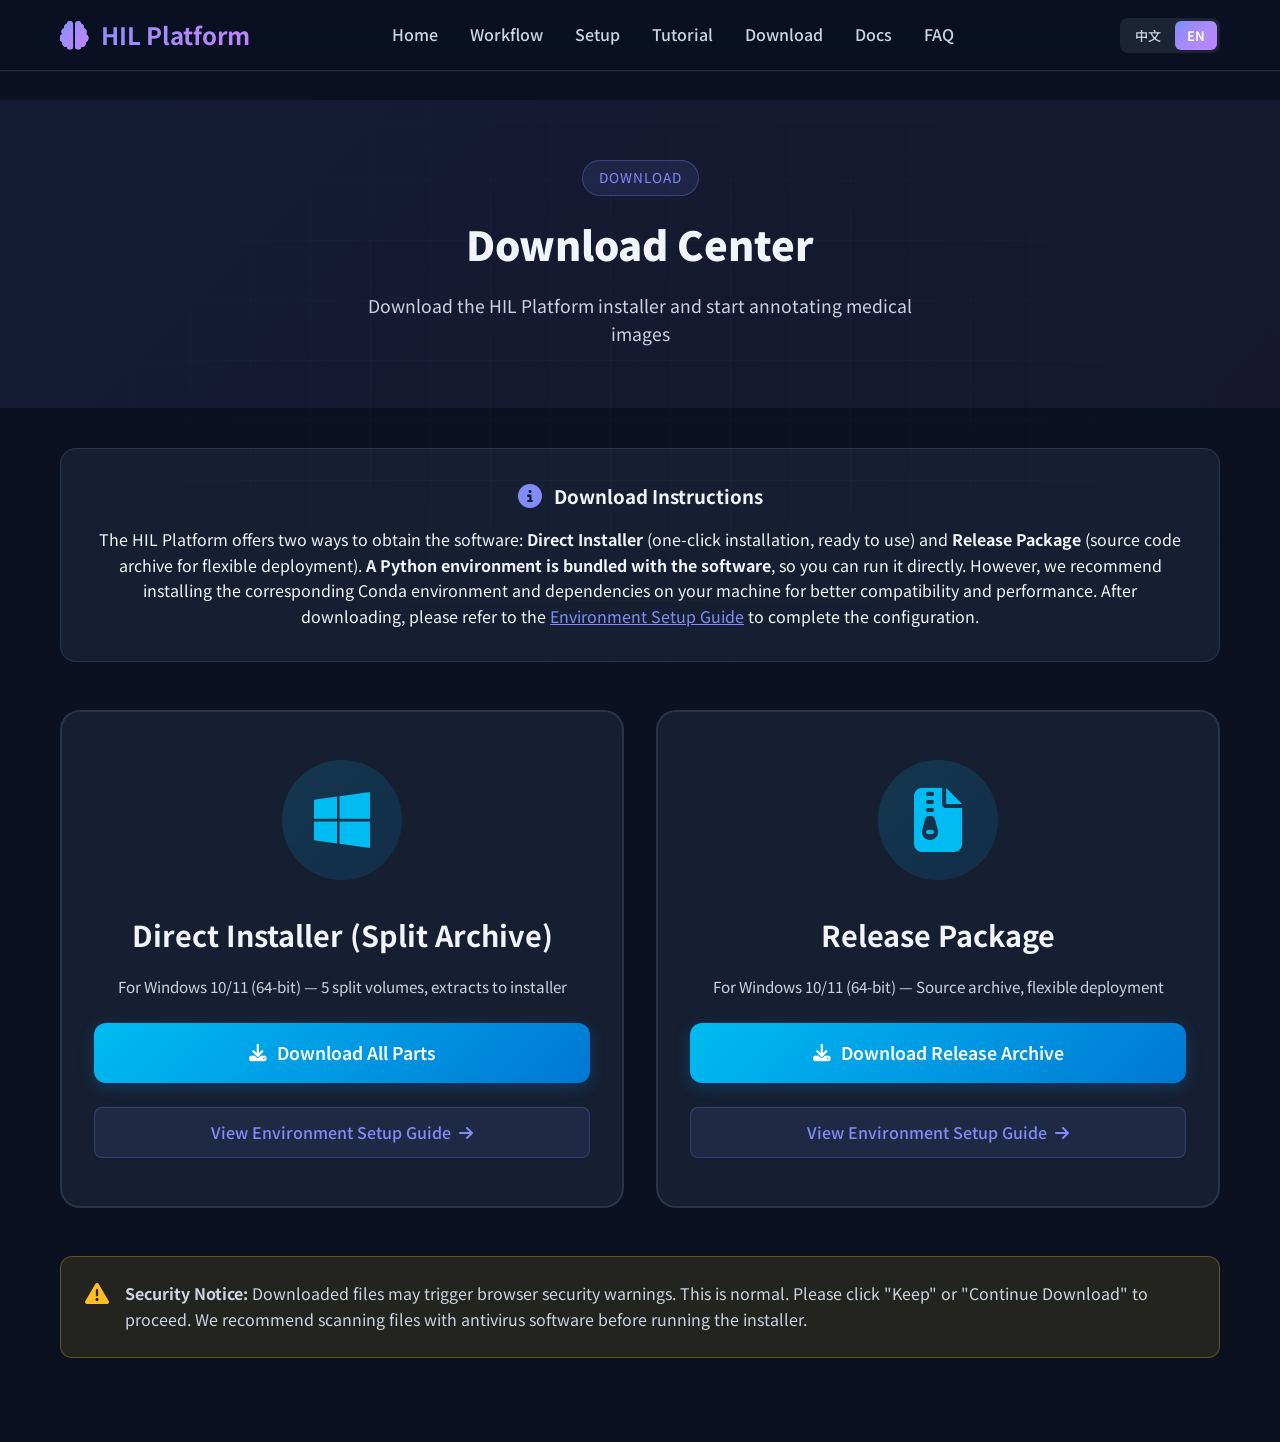
==== HIL/pages/download.html @ 495135ac "Initial commit" ====
<!DOCTYPE html>
<html lang="zh-CN">
<head>
    <meta charset="UTF-8">
    <meta name="viewport" content="width=device-width, initial-scale=1.0">
    <title data-i18n="dl.pageTitle">软件下载 - HIL Platform</title>
    <link rel="stylesheet" href="../styles.css">
    <link href="https://fonts.googleapis.com/css2?family=Noto+Sans+SC:wght@300;400;500;700;900&display=swap" rel="stylesheet">
    <link rel="stylesheet" href="https://cdnjs.cloudflare.com/ajax/libs/font-awesome/6.4.0/css/all.min.css">
    <style>
        .download-page {
            padding-top: 100px;
            min-height: 100vh;
        }
        
        .download-header {
            text-align: center;
            padding: 60px 20px;
            background: linear-gradient(135deg, rgba(102, 126, 234, 0.1) 0%, rgba(118, 75, 162, 0.1) 100%);
            margin-bottom: 40px;
        }
        
        .download-container {
            max-width: 1200px;
            margin: 0 auto;
            padding: 0 20px 60px;
        }
        
        .download-intro {
            background: var(--card-bg);
            border: 1px solid var(--border-color);
            border-radius: 16px;
            padding: 2rem;
            margin-bottom: 3rem;
            text-align: center;
        }
        
        .download-intro h3 {
            display: flex;
            align-items: center;
            justify-content: center;
            gap: 12px;
            margin-bottom: 1rem;
        }
        
        .download-intro h3 i {
            color: var(--primary-color);
            font-size: 1.5rem;
        }
        
        .download-cards {
            display: grid;
            grid-template-columns: repeat(auto-fit, minmax(450px, 1fr));
            gap: 2rem;
            margin-bottom: 3rem;
        }
        
        .download-card {
            background: var(--card-bg);
            border: 2px solid var(--border-color);
            border-radius: 20px;
            padding: 3rem 2rem;
            text-align: center;
            transition: all 0.3s ease;
            position: relative;
            overflow: hidden;
        }
        
        .download-card::before {
            content: '';
            position: absolute;
            top: 0;
            left: 0;
            right: 0;
            height: 4px;
            background: var(--gradient-1);
            transform: scaleX(0);
            transition: transform 0.3s ease;
        }
        
        .download-card:hover {
            border-color: var(--primary-color);
            transform: translateY(-8px);
            box-shadow: 0 20px 40px rgba(102, 126, 234, 0.3);
        }
        
        .download-card:hover::before {
            transform: scaleX(1);
        }

        .os-icon {
            width: 120px;
            height: 120px;
            margin: 0 auto 2rem;
            border-radius: 50%;
            display: flex;
            align-items: center;
            justify-content: center;
            font-size: 4rem;
            position: relative;
            background: linear-gradient(135deg, rgba(0, 188, 242, 0.15) 0%, rgba(0, 120, 212, 0.15) 100%);
            color: #00bcf2;
        }

        .download-card h3 {
            font-size: 1.8rem;
            margin-bottom: 1rem;
        }
        
        .download-card .version {
            color: var(--text-secondary);
            margin-bottom: 1.5rem;
            font-size: 0.95rem;
        }

        .download-btn {
            display: flex;
            align-items: center;
            justify-content: center;
            gap: 10px;
            padding: 1rem 2.5rem;
            background: var(--gradient-1);
            color: white;
            text-decoration: none;
            font-weight: 600;
            font-size: 1.1rem;
            border-radius: 12px;
            transition: all 0.3s ease;
            box-shadow: 0 4px 15px rgba(102, 126, 234, 0.3);
        }
        
        .download-btn:hover {
            transform: translateY(-3px);
            box-shadow: 0 8px 25px rgba(102, 126, 234, 0.5);
        }
        
        .download-card.windows .download-btn {
            background: linear-gradient(135deg, #00bcf2 0%, #0078d4 100%);
            box-shadow: 0 4px 15px rgba(0, 120, 212, 0.3);
        }
        
        .download-card.windows .download-btn:hover {
            box-shadow: 0 8px 25px rgba(0, 120, 212, 0.5);
        }
        
        .env-link {
            display: flex;
            align-items: center;
            justify-content: center;
            gap: 8px;
            margin-top: 1.5rem;
            padding: 0.75rem 1.5rem;
            background: rgba(102, 126, 234, 0.1);
            border: 1px solid rgba(102, 126, 234, 0.3);
            border-radius: 8px;
            color: var(--primary-color);
            text-decoration: none;
            font-weight: 500;
            transition: all 0.3s ease;
        }
        
        .env-link:hover {
            background: rgba(102, 126, 234, 0.2);
            transform: translateX(5px);
        }
        
        .env-link i {
            transition: transform 0.3s ease;
        }
        
        .env-link:hover i {
            transform: translateX(5px);
        }
        
        .warning-box {
            background: rgba(251, 191, 36, 0.1);
            border: 1px solid rgba(251, 191, 36, 0.3);
            border-radius: 12px;
            padding: 1.5rem;
            margin-top: 2rem;
            display: flex;
            gap: 1rem;
            align-items: flex-start;
        }
        
        .warning-box i {
            color: var(--warning-color);
            font-size: 1.5rem;
            flex-shrink: 0;
        }
        
        .warning-box p {
            color: var(--text-secondary);
            line-height: 1.6;
        }
        
        @media (max-width: 768px) {
            .download-cards {
                grid-template-columns: 1fr;
            }
            
            .download-card {
                padding: 2rem 1.5rem;
            }
        }
    </style>
</head>
<body>
    <nav class="navbar">
        <div class="nav-container">
            <div class="logo">
                <i class="fas fa-brain"></i>
                <span>HIL Platform</span>
            </div>
            <ul class="nav-menu">
                <li><a href="../index.html" class="nav-link" data-i18n="nav.home">首页</a></li>
                <li><a href="workflow.html" class="nav-link" data-i18n="nav.workflow">工作流程</a></li>
                <li><a href="environment.html" class="nav-link" data-i18n="nav.environment">环境配置</a></li>
                <li><a href="tutorial.html" class="nav-link" data-i18n="nav.tutorial">使用教程</a></li>
                <li><a href="download.html" class="nav-link active" data-i18n="nav.download">软件下载</a></li>
                <li><a href="technical.html" class="nav-link" data-i18n="nav.technical">技术文档</a></li>
                <li><a href="faq.html" class="nav-link" data-i18n="nav.faq">常见问题</a></li>
            </ul>
            <div class="hamburger">
                <span></span>
                <span></span>
                <span></span>
            </div>
        </div>
    </nav>

    <div class="download-page">
        <div class="download-header">
            <span class="section-badge" data-i18n="nav.download">Download</span>
            <h1 class="section-title" data-i18n="page.download.title">软件下载中心</h1>
            <p class="section-subtitle" data-i18n="page.download.subtitle">选择适合您的版本，开始使用HIL医学影像标注平台</p>
        </div>

        <div class="download-container">
            <div class="download-intro">
                <h3><i class="fas fa-info-circle"></i> <span data-i18n="dl.intro.heading">下载说明</span></h3>
                <p data-i18n-html="dl.intro.text">HIL平台提供两种获取方式：<strong>直接安装版</strong>（一键安装，开箱即用）和<strong>Release版本</strong>（源码压缩包，适合自行编译部署）。<strong>软件已内置Python环境</strong>，可直接运行使用。但推荐做法是自行在电脑上安装好对应的Conda环境和依赖，以获得更好的兼容性和性能。下载完成后，请参考<a href="environment.html" style="color: var(--primary-color);">环境配置指南</a>完成环境搭建。</p>
            </div>

            <div class="download-cards">
                <div class="download-card windows">
                    <div class="os-icon">
                        <i class="fab fa-windows"></i>
                    </div>
                    <h3 data-i18n="dl.card.installer.title">直接安装版（分卷压缩）</h3>
                    <p class="version" data-i18n="dl.card.installer.version">适用于 Windows 10/11 (64-bit) — 共5个分卷，解压后得到安装程序</p>

                    <a href="javascript:void(0)" class="download-btn" onclick="downloadHilSetup()" id="dl-installer-btn">
                        <i class="fas fa-download"></i>
                        <span data-i18n="dl.card.installer.download">下载全部分卷</span>
                    </a>
                    
                    <a href="environment.html" class="env-link">
                        <span data-i18n="dl.card.installer.envGuide">查看环境配置教程</span>
                        <i class="fas fa-arrow-right"></i>
                    </a>
                </div>

                <div class="download-card windows">
                    <div class="os-icon">
                        <i class="fas fa-file-archive"></i>
                    </div>
                    <h3 data-i18n="dl.card.release.title">Release 版本</h3>
                    <p class="version" data-i18n="dl.card.release.version">适用于 Windows 10/11 (64-bit) — 源码压缩包，灵活部署</p>

                    <a href="../source_windows/release.zip" class="download-btn" download="HIL_release.zip">
                        <i class="fas fa-download"></i>
                        <span data-i18n="dl.card.release.download">下载 Release 压缩包</span>
                    </a>
                    
                    <a href="environment.html" class="env-link">
                        <span data-i18n="dl.card.release.envGuide">查看环境配置教程</span>
                        <i class="fas fa-arrow-right"></i>
                    </a>
                </div>
            </div>

            <div class="warning-box">
                <i class="fas fa-exclamation-triangle"></i>
                <div>
                    <p data-i18n-html="dl.warning.text"><strong>安全提示：</strong>下载的 .exe 文件可能会触发浏览器的安全警告，这是正常现象。请点击"保留"或"继续下载"完成下载。下载完成后，建议使用杀毒软件扫描文件后再运行安装程序。</p>
                </div>
            </div>
        </div>
    </div>

    <script>
        var _dlBusy = false;
        function downloadHilSetup() {
            if (_dlBusy) return;
            _dlBusy = true;
            var files = [
                'HILsetup.zip',
                'HILsetup.z01',
                'HILsetup.z02',
                'HILsetup.z03',
                'HILsetup.z04'
            ];
            var base = '../source_windows/';
            var btn = document.getElementById('dl-installer-btn');
            var btnSpan = btn.querySelector('span');
            var origText = btnSpan.textContent;

            btn.style.pointerEvents = 'none';
            btn.style.opacity = '0.6';
            btnSpan.textContent = I18N.translate('dl.card.installer.downloading');

            var i = 0;
            function next() {
                if (i >= files.length) {
                    btnSpan.textContent = I18N.translate('dl.card.installer.done');
                    setTimeout(function() {
                        btnSpan.textContent = origText;
                        btn.style.pointerEvents = '';
                        btn.style.opacity = '';
                        _dlBusy = false;
                    }, 2000);
                    return;
                }
                var a = document.createElement('a');
                a.href = base + files[i];
                a.download = files[i];
                a.style.display = 'none';
                document.body.appendChild(a);
                a.click();
                document.body.removeChild(a);
                i++;
                setTimeout(next, 800);
            }
            next();
        }

        document.addEventListener('DOMContentLoaded', function() {
            const hamburger = document.querySelector('.hamburger');
            const navMenu = document.querySelector('.nav-menu');
            
            hamburger.addEventListener('click', () => {
                hamburger.classList.toggle('active');
                navMenu.classList.toggle('active');
            });
        });
    </script>
    <script src="../i18n.js"></script>
</body>
</html>
---- HIL/styles.css ----
﻿* {
    margin: 0;
    padding: 0;
    box-sizing: border-box;
}

:root {
    --primary-color: #818cf8;
    --secondary-color: #a78bfa;
    --accent-color: #f0abfc;
    --success-color: #34d399;
    --warning-color: #fbbf24;
    --danger-color: #f87171;
    --dark-bg: #0b1120;
    --dark-bg-alt: #0f172a;
    --card-bg: rgba(30, 41, 59, 0.65);
    --card-bg-solid: #1e293b;
    --text-primary: #f1f5f9;
    --text-secondary: #cbd5e1;
    --text-muted: #64748b;
    --border-color: rgba(71, 85, 105, 0.4);
    --border-color-light: rgba(129, 140, 248, 0.2);
    --gradient-1: linear-gradient(135deg, #818cf8 0%, #a78bfa 50%, #c084fc 100%);
    --gradient-2: linear-gradient(135deg, #f0abfc 0%, #f472b6 100%);
    --gradient-3: linear-gradient(135deg, #60a5fa 0%, #34d399 100%);
    --glow-primary: 0 0 25px rgba(129, 140, 248, 0.2);
    --glow-accent: 0 0 25px rgba(240, 171, 252, 0.15);
    --shadow-sm: 0 1px 3px rgba(0, 0, 0, 0.4);
    --shadow-md: 0 4px 14px rgba(0, 0, 0, 0.5);
    --shadow-lg: 0 12px 30px rgba(0, 0, 0, 0.6);
    --shadow-xl: 0 20px 50px rgba(0, 0, 0, 0.7);
    --shadow-card: 0 1px 3px rgba(0, 0, 0, 0.3), 0 0 0 1px rgba(129, 140, 248, 0.05);
    --shadow-card-hover: 0 8px 30px rgba(129, 140, 248, 0.15), 0 0 0 1px rgba(129, 140, 248, 0.3);
    --radius-sm: 8px;
    --radius-md: 14px;
    --radius-lg: 20px;
}

html {
    scroll-behavior: smooth;
}

body {
    font-family: 'Noto Sans SC', -apple-system, BlinkMacSystemFont, 'Segoe UI', Roboto, Oxygen, Ubuntu, Cantarell, sans-serif;
    background: var(--dark-bg);
    color: var(--text-primary);
    line-height: 1.6;
    overflow-x: hidden;
    position: relative;
}

body::before {
    content: '';
    position: fixed;
    inset: 0;
    pointer-events: none;
    z-index: 0;
    background-image: 
        linear-gradient(rgba(129, 140, 248, 0.03) 1px, transparent 1px),
        linear-gradient(90deg, rgba(129, 140, 248, 0.03) 1px, transparent 1px);
    background-size: 60px 60px;
    background-position: center center;
    mask-image: radial-gradient(ellipse 80% 60% at 50% 40%, black 30%, transparent 70%);
    -webkit-mask-image: radial-gradient(ellipse 80% 60% at 50% 40%, black 30%, transparent 70%);
}

.container {
    max-width: 1200px;
    margin: 0 auto;
    padding: 0 20px;
}

.navbar {
    position: fixed;
    top: 0;
    left: 0;
    right: 0;
    background: rgba(11, 17, 32, 0.85);
    backdrop-filter: blur(16px) saturate(180%);
    -webkit-backdrop-filter: blur(16px) saturate(180%);
    border-bottom: 1px solid var(--border-color);
    z-index: 1000;
    transition: all 0.3s ease;
    box-shadow: 0 1px 0 rgba(129, 140, 248, 0.05);
}

.navbar.scrolled {
    background: rgba(11, 17, 32, 0.95);
    box-shadow: 0 4px 20px rgba(0, 0, 0, 0.5), 0 1px 0 rgba(129, 140, 248, 0.1);
}

.nav-container {
    max-width: 1200px;
    margin: 0 auto;
    padding: 0 20px;
    display: flex;
    justify-content: space-between;
    align-items: center;
    height: 70px;
}

.logo {
    display: flex;
    align-items: center;
    gap: 12px;
    font-size: 1.5rem;
    font-weight: 700;
    background: var(--gradient-1);
    -webkit-background-clip: text;
    -webkit-text-fill-color: transparent;
    background-clip: text;
}

.logo i {
    font-size: 1.8rem;
    background: var(--gradient-1);
    -webkit-background-clip: text;
    -webkit-text-fill-color: transparent;
    background-clip: text;
}

.nav-menu {
    display: flex;
    list-style: none;
    gap: 2rem;
}

.lang-switcher {
    display: flex;
    gap: 2px;
    margin-left: 1.5rem;
    background: rgba(255,255,255,0.08);
    border-radius: 8px;
    padding: 3px;
}

.lang-btn {
    padding: 5px 12px;
    border: none;
    background: transparent;
    color: var(--text-secondary);
    cursor: pointer;
    font-size: 0.82rem;
    font-weight: 500;
    border-radius: 6px;
    transition: all 0.3s ease;
    font-family: inherit;
}

.lang-btn:hover {
    color: var(--text-primary);
}

.lang-btn.active {
    background: var(--gradient-1);
    color: white;
    font-weight: 600;
}

.nav-link {
    color: var(--text-secondary);
    text-decoration: none;
    font-weight: 500;
    transition: all 0.3s ease;
    position: relative;
    padding: 0.5rem 0;
}

.nav-link::after {
    content: '';
    position: absolute;
    bottom: 0;
    left: 0;
    width: 0;
    height: 2px;
    background: var(--gradient-1);
    transition: width 0.3s ease;
}

.nav-link:hover {
    color: var(--text-primary);
}

.nav-link:hover::after {
    width: 100%;
}

.nav-download-btn {
    display: inline-flex;
    align-items: center;
    gap: 8px;
    padding: 0.5rem 1.2rem;
    background: var(--gradient-1);
    color: white !important;
    text-decoration: none;
    font-weight: 600;
    border-radius: 10px;
    transition: all 0.3s cubic-bezier(0.4, 0, 0.2, 1);
    box-shadow: 0 4px 15px rgba(129, 140, 248, 0.25);
}

.nav-download-btn:hover {
    transform: translateY(-2px);
    box-shadow: 0 8px 25px rgba(129, 140, 248, 0.45);
}

.nav-download-btn::after {
    display: none;
}

.nav-download-btn i {
    font-size: 0.9rem;
}

.hamburger {
    display: none;
    flex-direction: column;
    gap: 5px;
    cursor: pointer;
}

.hamburger span {
    width: 25px;
    height: 3px;
    background: var(--text-primary);
    border-radius: 3px;
    transition: all 0.3s ease;
}

.hero {
    min-height: 100vh;
    display: flex;
    align-items: center;
    justify-content: center;
    padding: 100px 20px 50px;
    position: relative;
    background: 
        radial-gradient(ellipse 80% 50% at 20% 50%, rgba(129, 140, 248, 0.12) 0%, transparent 50%),
        radial-gradient(ellipse 60% 50% at 80% 30%, rgba(167, 139, 250, 0.1) 0%, transparent 50%),
        radial-gradient(ellipse 50% 40% at 50% 80%, rgba(240, 171, 252, 0.07) 0%, transparent 50%);
    overflow: hidden;
}

.hero-particles {
    position: absolute;
    top: 0;
    left: 0;
    width: 100%;
    height: 100%;
    overflow: hidden;
    pointer-events: none;
}

.hero-particles::before {
    content: '';
    position: absolute;
    width: 200%;
    height: 200%;
    background-image: 
        radial-gradient(circle, rgba(129, 140, 248, 0.25) 1px, transparent 1px),
        radial-gradient(circle, rgba(240, 171, 252, 0.18) 1px, transparent 1px);
    background-size: 60px 60px;
    animation: particleFloat 25s linear infinite;
}

@keyframes particleFloat {
    0% { transform: translate(0, 0); }
    100% { transform: translate(-50px, -50px); }
}

.hero-content {
    max-width: 800px;
    text-align: center;
    z-index: 1;
}

.hero-badge {
    display: inline-flex;
    align-items: center;
    gap: 8px;
    padding: 8px 20px;
    background: rgba(129, 140, 248, 0.1);
    border: 1px solid rgba(129, 140, 248, 0.3);
    border-radius: 50px;
    margin-bottom: 2rem;
    font-size: 0.9rem;
    color: var(--primary-color);
    animation: fadeInUp 0.6s ease;
}

.hero-title {
    font-size: 3.5rem;
    font-weight: 900;
    margin-bottom: 1.5rem;
    line-height: 1.2;
    animation: fadeInUp 0.6s ease 0.1s backwards;
}

.gradient-text {
    background: var(--gradient-1);
    -webkit-background-clip: text;
    -webkit-text-fill-color: transparent;
    background-clip: text;
}

.hero-subtitle {
    font-size: 1.25rem;
    color: var(--text-secondary);
    margin-bottom: 3rem;
    line-height: 1.8;
    animation: fadeInUp 0.6s ease 0.2s backwards;
}

.hero-stats {
    display: flex;
    justify-content: center;
    gap: 3rem;
    margin-bottom: 3rem;
    animation: fadeInUp 0.6s ease 0.3s backwards;
}

.stat-item {
    text-align: center;
}

.stat-number {
    font-size: 2.5rem;
    font-weight: 900;
    background: var(--gradient-1);
    -webkit-background-clip: text;
    -webkit-text-fill-color: transparent;
    background-clip: text;
    margin-bottom: 0.5rem;
}

.stat-label {
    font-size: 0.9rem;
    color: var(--text-secondary);
}

.hero-buttons {
    display: flex;
    gap: 1rem;
    justify-content: center;
    animation: fadeInUp 0.6s ease 0.4s backwards;
}

.btn {
    display: inline-flex;
    align-items: center;
    gap: 10px;
    padding: 14px 32px;
    border-radius: 50px;
    font-weight: 600;
    text-decoration: none;
    transition: all 0.3s ease;
    cursor: pointer;
    border: none;
    font-size: 1rem;
}

.btn-primary {
    background: var(--gradient-1);
    color: white;
    box-shadow: 0 4px 20px rgba(129, 140, 248, 0.35);
    transition: all 0.3s cubic-bezier(0.4, 0, 0.2, 1);
}

.btn-primary:hover {
    transform: translateY(-3px);
    box-shadow: 0 8px 30px rgba(129, 140, 248, 0.5);
}

.btn-secondary {
    background: transparent;
    color: var(--text-primary);
    border: 2px solid var(--border-color);
}

.btn-secondary:hover {
    border-color: var(--primary-color);
    background: rgba(129, 140, 248, 0.1);
}

.hero-visual {
    position: absolute;
    right: 5%;
    top: 50%;
    transform: translateY(-50%);
    width: 400px;
    height: 400px;
    pointer-events: none;
}

.floating-card {
    position: absolute;
    background: rgba(30, 41, 59, 0.8);
    backdrop-filter: blur(10px);
    -webkit-backdrop-filter: blur(10px);
    border: 1px solid rgba(129, 140, 248, 0.2);
    border-radius: 14px;
    padding: 20px 30px;
    display: flex;
    align-items: center;
    gap: 12px;
    box-shadow: 0 8px 32px rgba(0, 0, 0, 0.4), 0 0 0 1px rgba(129, 140, 248, 0.05);
    animation: float 4s ease-in-out infinite;
}

.floating-card i {
    font-size: 1.5rem;
    background: var(--gradient-1);
    -webkit-background-clip: text;
    -webkit-text-fill-color: transparent;
    background-clip: text;
}

.card-1 {
    top: 10%;
    left: 10%;
    animation-delay: 0s;
}

.card-2 {
    top: 40%;
    right: 10%;
    animation-delay: 1s;
}

.card-3 {
    bottom: 10%;
    left: 20%;
    animation-delay: 2s;
}

@keyframes float {
    0%, 100% { transform: translateY(0); }
    50% { transform: translateY(-20px); }
}

@keyframes fadeInUp {
    from {
        opacity: 0;
        transform: translateY(30px);
    }
    to {
        opacity: 1;
        transform: translateY(0);
    }
}

.section-header {
    text-align: center;
    margin-bottom: 4rem;
}

.section-badge {
    display: inline-block;
    padding: 6px 16px;
    background: rgba(129, 140, 248, 0.1);
    border: 1px solid rgba(129, 140, 248, 0.3);
    border-radius: 50px;
    font-size: 0.85rem;
    color: var(--primary-color);
    margin-bottom: 1rem;
    text-transform: uppercase;
    letter-spacing: 1px;
}

.section-title {
    font-size: 2.5rem;
    font-weight: 900;
    margin-bottom: 1rem;
}

.section-subtitle {
    font-size: 1.1rem;
    color: var(--text-secondary);
    max-width: 600px;
    margin: 0 auto;
}

.features {
    padding: 100px 20px;
    background: linear-gradient(180deg, var(--dark-bg) 0%, rgba(15, 23, 42, 0.6) 50%, var(--dark-bg) 100%);
    position: relative;
}

.features-grid {
    display: grid;
    grid-template-columns: repeat(auto-fit, minmax(320px, 1fr));
    gap: 2rem;
}

.feature-card {
    background: var(--card-bg);
    backdrop-filter: blur(12px);
    -webkit-backdrop-filter: blur(12px);
    border: 1px solid var(--border-color);
    border-radius: var(--radius-lg);
    padding: 2rem;
    transition: all 0.35s cubic-bezier(0.4, 0, 0.2, 1);
    position: relative;
    overflow: hidden;
}

.feature-card::after {
    content: '';
    position: absolute;
    inset: 0;
    border-radius: var(--radius-lg);
    opacity: 0;
    transition: opacity 0.35s ease;
    background: linear-gradient(135deg, rgba(129, 140, 248, 0.2) 0%, transparent 60%);
    pointer-events: none;
}

.feature-card::before {
    content: '';
    position: absolute;
    top: 0;
    left: 0;
    right: 0;
    height: 3px;
    background: var(--gradient-1);
    transform: scaleX(0);
    transition: transform 0.35s cubic-bezier(0.4, 0, 0.2, 1);
    transform-origin: left;
}

.feature-card:hover {
    transform: translateY(-6px);
    border-color: rgba(129, 140, 248, 0.5);
    box-shadow: var(--shadow-card-hover);
}

.feature-card:hover::before {
    transform: scaleX(1);
}

.feature-card:hover::after {
    opacity: 1;
}

.feature-card.featured {
    background: linear-gradient(135deg, rgba(129, 140, 248, 0.1) 0%, rgba(167, 139, 250, 0.1) 100%);
    border-color: var(--primary-color);
}

.feature-badge {
    position: absolute;
    top: 1rem;
    right: 1rem;
    padding: 4px 12px;
    background: var(--gradient-1);
    border-radius: 50px;
    font-size: 0.75rem;
    font-weight: 600;
}

.feature-icon {
    width: 60px;
    height: 60px;
    background: var(--gradient-1);
    border-radius: 12px;
    display: flex;
    align-items: center;
    justify-content: center;
    margin-bottom: 1.5rem;
}

.feature-icon i {
    font-size: 1.8rem;
    color: white;
}

.feature-card h3 {
    font-size: 1.4rem;
    margin-bottom: 1rem;
}

.feature-card p {
    color: var(--text-secondary);
    margin-bottom: 1.5rem;
    line-height: 1.6;
}

.feature-list {
    list-style: none;
}

.feature-list li {
    display: flex;
    align-items: center;
    gap: 10px;
    padding: 8px 0;
    color: var(--text-secondary);
    font-size: 0.95rem;
}

.feature-list li i {
    color: var(--success-color);
    font-size: 0.9rem;
}

.workflow {
    padding: 100px 20px;
    background: var(--dark-bg);
}

.workflow-container {
    max-width: 900px;
    margin: 0 auto;
}

.workflow-step {
    display: flex;
    gap: 2rem;
    margin-bottom: 2rem;
    position: relative;
}

.step-number {
    flex-shrink: 0;
    width: 60px;
    height: 60px;
    background: var(--gradient-1);
    border-radius: 50%;
    display: flex;
    align-items: center;
    justify-content: center;
    font-size: 1.5rem;
    font-weight: 900;
    color: white;
    box-shadow: 0 4px 15px rgba(129, 140, 248, 0.4);
}

.step-content {
    flex: 1;
    background: var(--card-bg);
    border: 1px solid var(--border-color);
    border-radius: 16px;
    padding: 2rem;
    transition: all 0.3s ease;
}

.step-content:hover {
    border-color: rgba(129, 140, 248, 0.4);
    box-shadow: 0 8px 25px rgba(129, 140, 248, 0.15);
}

.step-icon {
    width: 50px;
    height: 50px;
    background: rgba(129, 140, 248, 0.1);
    border-radius: 12px;
    display: flex;
    align-items: center;
    justify-content: center;
    margin-bottom: 1rem;
}

.step-icon i {
    font-size: 1.5rem;
    background: var(--gradient-1);
    -webkit-background-clip: text;
    -webkit-text-fill-color: transparent;
    background-clip: text;
}

.step-content h3 {
    font-size: 1.3rem;
    margin-bottom: 0.5rem;
}

.step-content p {
    color: var(--text-secondary);
    margin-bottom: 1rem;
}

.step-details {
    display: flex;
    gap: 10px;
    flex-wrap: wrap;
}

.detail-tag {
    padding: 4px 12px;
    background: rgba(129, 140, 248, 0.1);
    border: 1px solid rgba(129, 140, 248, 0.3);
    border-radius: 50px;
    font-size: 0.85rem;
    color: var(--primary-color);
}

.workflow-arrow {
    text-align: center;
    padding: 1rem 0;
    color: var(--primary-color);
    font-size: 1.5rem;
}

.workflow-cycle {
    text-align: center;
    margin-top: 3rem;
    padding: 2rem;
    background: linear-gradient(135deg, rgba(129, 140, 248, 0.1) 0%, rgba(167, 139, 250, 0.1) 100%);
    border: 2px dashed var(--primary-color);
    border-radius: 16px;
}

.cycle-arrow {
    font-size: 3rem;
    background: var(--gradient-1);
    -webkit-background-clip: text;
    -webkit-text-fill-color: transparent;
    background-clip: text;
    margin-bottom: 1rem;
    animation: rotate 3s linear infinite;
}

@keyframes rotate {
    from { transform: rotate(0deg); }
    to { transform: rotate(360deg); }
}

.workflow-benefits {
    display: grid;
    grid-template-columns: repeat(auto-fit, minmax(250px, 1fr));
    gap: 2rem;
    margin-top: 4rem;
}

.benefit-item {
    display: flex;
    gap: 1rem;
    align-items: flex-start;
    padding: 1.5rem;
    background: var(--card-bg);
    border: 1px solid var(--border-color);
    border-radius: 12px;
    transition: all 0.3s ease;
}

.benefit-item:hover {
    border-color: var(--primary-color);
    transform: translateY(-3px);
}

.benefit-item i {
    font-size: 2rem;
    background: var(--gradient-1);
    -webkit-background-clip: text;
    -webkit-text-fill-color: transparent;
    background-clip: text;
}

.benefit-item h4 {
    margin-bottom: 0.5rem;
}

.benefit-item p {
    color: var(--text-secondary);
    font-size: 0.95rem;
}

.tutorial {
    padding: 100px 20px;
    background: linear-gradient(180deg, var(--dark-bg) 0%, rgba(15, 23, 42, 0.6) 50%, var(--dark-bg) 100%);
}

.tutorial-container {
    display: grid;
    grid-template-columns: 280px 1fr;
    gap: 2rem;
    max-width: 1200px;
    margin: 0 auto;
}

.tutorial-sidebar {
    position: sticky;
    top: 90px;
    height: fit-content;
}

.tutorial-nav {
    background: var(--card-bg);
    border: 1px solid var(--border-color);
    border-radius: 16px;
    padding: 1rem;
}

.tutorial-nav-item {
    width: 100%;
    display: flex;
    align-items: center;
    gap: 12px;
    padding: 12px 16px;
    background: transparent;
    border: none;
    border-radius: 8px;
    color: var(--text-secondary);
    font-size: 0.95rem;
    cursor: pointer;
    transition: all 0.3s ease;
    text-align: left;
}

.tutorial-nav-item:hover {
    background: rgba(129, 140, 248, 0.1);
    color: var(--text-primary);
}

.tutorial-nav-item.active {
    background: var(--gradient-1);
    color: white;
}

.nav-number {
    width: 28px;
    height: 28px;
    background: rgba(129, 140, 248, 0.2);
    border-radius: 50%;
    display: flex;
    align-items: center;
    justify-content: center;
    font-weight: 600;
    font-size: 0.85rem;
}

.tutorial-nav-item.active .nav-number {
    background: rgba(255, 255, 255, 0.2);
}

.tutorial-content {
    background: var(--card-bg);
    border: 1px solid var(--border-color);
    border-radius: 16px;
    padding: 2rem;
}

.tutorial-step {
    display: none;
}

.tutorial-step.active {
    display: block;
    animation: fadeIn 0.3s ease;
}

@keyframes fadeIn {
    from { opacity: 0; }
    to { opacity: 1; }
}

.step-header {
    margin-bottom: 2rem;
    padding-bottom: 1rem;
    border-bottom: 2px solid var(--border-color);
}

.step-header h3 {
    font-size: 1.5rem;
    display: flex;
    align-items: center;
    gap: 12px;
}

.step-header h3 i {
    color: var(--primary-color);
}

.info-box {
    display: flex;
    gap: 12px;
    padding: 1.5rem;
    background: rgba(129, 140, 248, 0.1);
    border-left: 4px solid var(--primary-color);
    border-radius: 8px;
    margin-bottom: 1.5rem;
}

.info-box i {
    font-size: 1.5rem;
    color: var(--primary-color);
    flex-shrink: 0;
}

.info-box p {
    color: var(--text-secondary);
    line-height: 1.6;
}

.requirements-box {
    background: rgba(30, 41, 59, 0.5);
    border: 1px solid var(--border-color);
    border-radius: 12px;
    padding: 1.5rem;
    margin-bottom: 1.5rem;
}

.requirements-box h4 {
    display: flex;
    align-items: center;
    gap: 8px;
    margin-bottom: 1rem;
    font-size: 1.1rem;
}

.requirements-box h4 i {
    color: var(--primary-color);
}

.requirements-box ul {
    list-style: none;
}

.requirements-box li {
    padding: 12px 0;
    border-bottom: 1px solid var(--border-color);
    display: flex;
    align-items: center;
    gap: 12px;
}

.requirements-box li:last-child {
    border-bottom: none;
}

.requirements-box li strong {
    color: var(--text-primary);
    min-width: 120px;
}

.requirements-box li span {
    color: var(--text-secondary);
}

.badge {
    padding: 4px 12px;
    border-radius: 50px;
    font-size: 0.75rem;
    font-weight: 600;
}

.badge-warning {
    background: rgba(251, 191, 36, 0.2);
    color: var(--warning-color);
    border: 1px solid var(--warning-color);
}

.badge-primary {
    background: rgba(129, 140, 248, 0.2);
    color: var(--primary-color);
    border: 1px solid var(--primary-color);
}

.badge-secondary {
    background: rgba(167, 139, 250, 0.2);
    color: var(--secondary-color);
    border: 1px solid var(--secondary-color);
}

.process-steps {
    background: rgba(30, 41, 59, 0.5);
    border: 1px solid var(--border-color);
    border-radius: 12px;
    padding: 1.5rem;
    margin-bottom: 1.5rem;
}

.process-steps h4 {
    display: flex;
    align-items: center;
    gap: 8px;
    margin-bottom: 1rem;
    font-size: 1.1rem;
}

.process-steps h4 i {
    color: var(--primary-color);
}

.process-steps ol {
    list-style: none;
    counter-reset: step-counter;
}

.process-steps li {
    counter-increment: step-counter;
    padding: 12px 0;
    padding-left: 40px;
    position: relative;
    color: var(--text-secondary);
    border-bottom: 1px solid var(--border-color);
}

.process-steps li:last-child {
    border-bottom: none;
}

.process-steps li::before {
    content: counter(step-counter);
    position: absolute;
    left: 0;
    top: 12px;
    width: 28px;
    height: 28px;
    background: var(--gradient-1);
    border-radius: 50%;
    display: flex;
    align-items: center;
    justify-content: center;
    color: white;
    font-weight: 600;
    font-size: 0.85rem;
}

.warning-box {
    display: flex;
    gap: 12px;
    padding: 1.5rem;
    background: rgba(251, 191, 36, 0.1);
    border-left: 4px solid var(--warning-color);
    border-radius: 8px;
    margin-bottom: 1.5rem;
}

.warning-box i {
    font-size: 1.5rem;
    color: var(--warning-color);
    flex-shrink: 0;
}

.warning-box p {
    color: var(--text-secondary);
    line-height: 1.6;
}

.folder-structure {
    background: rgba(30, 41, 59, 0.5);
    border: 1px solid var(--border-color);
    border-radius: 12px;
    padding: 1.5rem;
    margin-bottom: 1.5rem;
}

.folder-structure h4 {
    display: flex;
    align-items: center;
    gap: 8px;
    margin-bottom: 1rem;
    font-size: 1.1rem;
}

.folder-structure h4 i {
    color: var(--primary-color);
}

.structure-tree {
    font-family: 'Courier New', monospace;
    font-size: 0.95rem;
}

.tree-item {
    padding: 8px 0;
    display: flex;
    align-items: center;
    gap: 10px;
    color: var(--text-secondary);
}

.tree-item i {
    color: var(--warning-color);
}

.tree-item.root {
    font-weight: 600;
    color: var(--text-primary);
}

.tree-item.child {
    padding-left: 20px;
}

.tree-item.child-2 {
    padding-left: 40px;
}

.tree-item.child-3 {
    padding-left: 60px;
}

.config-example {
    background: rgba(30, 41, 59, 0.5);
    border: 1px solid var(--border-color);
    border-radius: 12px;
    padding: 1.5rem;
    margin-bottom: 1.5rem;
}

.config-example h4 {
    display: flex;
    align-items: center;
    gap: 8px;
    margin-bottom: 1rem;
    font-size: 1.1rem;
}

.config-example h4 i {
    color: var(--primary-color);
}

.code-block {
    background: rgba(15, 23, 42, 0.8);
    border: 1px solid var(--border-color);
    border-radius: 8px;
    padding: 1rem;
    font-family: 'Courier New', monospace;
    font-size: 0.9rem;
    color: var(--success-color);
    line-height: 1.8;
}

.training-tips {
    margin-top: 1.5rem;
}

.training-tips h4 {
    display: flex;
    align-items: center;
    gap: 8px;
    margin-bottom: 1rem;
    font-size: 1.1rem;
}

.training-tips h4 i {
    color: var(--warning-color);
}

.tip-grid {
    display: grid;
    grid-template-columns: repeat(auto-fit, minmax(200px, 1fr));
    gap: 1rem;
}

.tip-item {
    display: flex;
    align-items: center;
    gap: 10px;
    padding: 1rem;
    background: rgba(30, 41, 59, 0.5);
    border: 1px solid var(--border-color);
    border-radius: 8px;
}

.tip-item i {
    color: var(--primary-color);
    font-size: 1.2rem;
}

.feature-highlight {
    margin-top: 1.5rem;
}

.feature-highlight h4 {
    display: flex;
    align-items: center;
    gap: 8px;
    margin-bottom: 1rem;
    font-size: 1.1rem;
}

.feature-highlight h4 i {
    color: var(--warning-color);
}

.highlight-grid {
    display: grid;
    grid-template-columns: repeat(auto-fit, minmax(180px, 1fr));
    gap: 1rem;
}

.highlight-item {
    padding: 1.5rem;
    background: rgba(30, 41, 59, 0.5);
    border: 1px solid var(--border-color);
    border-radius: 12px;
    text-align: center;
    transition: all 0.3s ease;
}

.highlight-item:hover {
    border-color: var(--primary-color);
    transform: translateY(-3px);
}

.highlight-item i {
    font-size: 2rem;
    background: var(--gradient-1);
    -webkit-background-clip: text;
    -webkit-text-fill-color: transparent;
    background-clip: text;
    margin-bottom: 0.5rem;
}

.highlight-item h5 {
    margin: 0.5rem 0;
    font-size: 1rem;
}

.highlight-item p {
    color: var(--text-secondary);
    font-size: 0.85rem;
}

.iteration-benefits {
    margin-top: 1.5rem;
}

.iteration-benefits h4 {
    display: flex;
    align-items: center;
    gap: 8px;
    margin-bottom: 1rem;
    font-size: 1.1rem;
}

.iteration-benefits h4 i {
    color: var(--primary-color);
}

.benefit-cards {
    display: grid;
    grid-template-columns: repeat(auto-fit, minmax(200px, 1fr));
    gap: 1rem;
}

.benefit-card {
    padding: 1.5rem;
    background: rgba(30, 41, 59, 0.5);
    border: 1px solid var(--border-color);
    border-radius: 12px;
    text-align: center;
    transition: all 0.3s ease;
}

.benefit-card:hover {
    border-color: var(--primary-color);
    transform: translateY(-3px);
}

.benefit-icon {
    width: 50px;
    height: 50px;
    background: var(--gradient-1);
    border-radius: 50%;
    display: flex;
    align-items: center;
    justify-content: center;
    margin: 0 auto 1rem;
}

.benefit-icon i {
    font-size: 1.5rem;
    color: white;
}

.benefit-card h5 {
    margin-bottom: 0.5rem;
    font-size: 1rem;
}

.benefit-card p {
    color: var(--text-secondary);
    font-size: 0.85rem;
}

.success-box {
    display: flex;
    gap: 12px;
    padding: 1.5rem;
    background: rgba(74, 222, 128, 0.1);
    border-left: 4px solid var(--success-color);
    border-radius: 8px;
    margin-top: 1.5rem;
}

.success-box i {
    font-size: 1.5rem;
    color: var(--success-color);
    flex-shrink: 0;
}

.success-box p {
    color: var(--text-secondary);
    line-height: 1.6;
}

.tech-stack {
    padding: 100px 20px;
    background: var(--dark-bg);
}

.tech-grid {
    display: grid;
    grid-template-columns: repeat(auto-fit, minmax(260px, 1fr));
    gap: 2rem;
    margin-bottom: 4rem;
}

.tech-card {
    background: var(--card-bg);
    backdrop-filter: blur(12px);
    -webkit-backdrop-filter: blur(12px);
    border: 1px solid var(--border-color);
    border-radius: var(--radius-lg);
    padding: 2rem;
    text-align: center;
    transition: all 0.35s cubic-bezier(0.4, 0, 0.2, 1);
    position: relative;
    overflow: hidden;
}

.tech-card::after {
    content: '';
    position: absolute;
    inset: 0;
    border-radius: var(--radius-lg);
    opacity: 0;
    transition: opacity 0.35s ease;
    background: radial-gradient(ellipse 80% 50% at 50% 0%, rgba(129, 140, 248, 0.12), transparent);
    pointer-events: none;
}

.tech-card:hover {
    border-color: rgba(129, 140, 248, 0.5);
    transform: translateY(-6px);
    box-shadow: var(--shadow-card-hover);
}

.tech-card:hover::after {
    opacity: 1;
}

.tech-icon {
    width: 80px;
    height: 80px;
    margin: 0 auto 1.5rem;
    display: flex;
    align-items: center;
    justify-content: center;
}

.tech-icon img {
    max-width: 100%;
    max-height: 100%;
    object-fit: contain;
}

.tech-icon-fallback {
    width: 80px;
    height: 80px;
    background: var(--gradient-1);
    border-radius: 50%;
    display: flex;
    align-items: center;
    justify-content: center;
}

.tech-icon-fallback i {
    font-size: 2.5rem;
    color: white;
}

.tech-icon i {
    font-size: 3rem;
    background: var(--gradient-1);
    -webkit-background-clip: text;
    -webkit-text-fill-color: transparent;
    background-clip: text;
}

.tech-card h3 {
    font-size: 1.3rem;
    margin-bottom: 0.5rem;
}

.tech-card p {
    color: var(--text-secondary);
    margin-bottom: 1rem;
    font-size: 0.95rem;
}

.tech-features {
    display: flex;
    gap: 8px;
    justify-content: center;
    flex-wrap: wrap;
}

.tech-features span {
    padding: 4px 12px;
    background: rgba(129, 140, 248, 0.1);
    border: 1px solid rgba(129, 140, 248, 0.3);
    border-radius: 50px;
    font-size: 0.8rem;
    color: var(--primary-color);
}

.architecture-diagram {
    background: var(--card-bg);
    border: 1px solid var(--border-color);
    border-radius: 16px;
    padding: 2rem;
}

.architecture-diagram h3 {
    display: flex;
    align-items: center;
    gap: 8px;
    margin-bottom: 2rem;
    font-size: 1.3rem;
}

.architecture-diagram h3 i {
    color: var(--primary-color);
}

.diagram-flow {
    display: flex;
    align-items: center;
    justify-content: center;
    gap: 2rem;
    flex-wrap: wrap;
}

.diagram-node {
    display: flex;
    flex-direction: column;
    align-items: center;
    gap: 10px;
    padding: 1.5rem;
    background: rgba(30, 41, 59, 0.5);
    border: 2px solid rgba(129, 140, 248, 0.4);
    border-radius: 14px;
    min-width: 150px;
    transition: all 0.3s ease;
}

.diagram-node:hover {
    border-color: var(--primary-color);
    box-shadow: var(--glow-primary);
    transform: translateY(-3px);
}

.diagram-node i {
    font-size: 2rem;
    background: var(--gradient-1);
    -webkit-background-clip: text;
    -webkit-text-fill-color: transparent;
    background-clip: text;
}

.diagram-node span {
    font-weight: 600;
    font-size: 0.95rem;
}

.diagram-arrow {
    font-size: 2rem;
    color: var(--primary-color);
    font-weight: 900;
}

.footer {
    background: rgba(11, 17, 32, 0.95);
    backdrop-filter: blur(12px);
    -webkit-backdrop-filter: blur(12px);
    border-top: 1px solid var(--border-color);
    padding: 60px 20px 30px;
    position: relative;
}

.footer-content {
    display: grid;
    grid-template-columns: repeat(auto-fit, minmax(250px, 1fr));
    gap: 3rem;
    margin-bottom: 3rem;
}

.footer-section h4 {
    font-size: 1.1rem;
    margin-bottom: 1.5rem;
    color: var(--text-primary);
}

.footer-section ul {
    list-style: none;
    display: grid;
    grid-template-columns: 1fr 1fr;
    gap: 0.4rem 1rem;
}

.footer-section ul li {
    margin-bottom: 0.8rem;
}

.footer-section ul li a {
    color: var(--text-secondary);
    text-decoration: none;
    transition: color 0.3s ease;
}

.footer-section ul li a:hover {
    color: var(--primary-color);
}

.footer-section p {
    color: var(--text-secondary);
    line-height: 1.6;
}

.footer-logo {
    display: flex;
    align-items: center;
    gap: 10px;
    font-size: 1.5rem;
    font-weight: 700;
    background: var(--gradient-1);
    -webkit-background-clip: text;
    -webkit-text-fill-color: transparent;
    background-clip: text;
    margin-bottom: 1rem;
}

.footer-logo i {
    font-size: 1.8rem;
}

.footer-badges {
    display: flex;
    gap: 10px;
    margin-top: 1rem;
}

.footer-bottom {
    text-align: center;
    padding-top: 2rem;
    border-top: 1px solid var(--border-color);
}

.footer-bottom p {
    color: var(--text-secondary);
    font-size: 0.9rem;
}

/* ======================== SCROLL REVEAL ANIMATIONS ======================== */

.reveal {
    opacity: 0;
    transform: translateY(30px);
    transition: opacity 0.6s ease, transform 0.6s cubic-bezier(0.4, 0, 0.2, 1);
}

.reveal.visible {
    opacity: 1;
    transform: translateY(0);
}

.reveal-delay-1 { transition-delay: 0.1s; }
.reveal-delay-2 { transition-delay: 0.2s; }
.reveal-delay-3 { transition-delay: 0.3s; }
.reveal-delay-4 { transition-delay: 0.4s; }
.reveal-delay-5 { transition-delay: 0.5s; }
.reveal-delay-6 { transition-delay: 0.6s; }

@keyframes pulseGlow {
    0%, 100% { box-shadow: 0 4px 20px rgba(129, 140, 248, 0.35); }
    50% { box-shadow: 0 4px 35px rgba(129, 140, 248, 0.55), 0 0 60px rgba(129, 140, 248, 0.1); }
}

.btn-primary {
    animation: pulseGlow 3s ease-in-out infinite;
}

/* Smooth page enter transition */
@keyframes pageEnter {
    from { opacity: 0; transform: translateY(10px); }
    to { opacity: 1; transform: translateY(0); }
}

.tutorial-content, .section-card, .feature-card, .tech-card, .download-card {
    animation: pageEnter 0.5s ease backwards;
}

.feature-card:nth-child(2) { animation-delay: 0.08s; }
.feature-card:nth-child(3) { animation-delay: 0.16s; }
.feature-card:nth-child(4) { animation-delay: 0.24s; }
.feature-card:nth-child(5) { animation-delay: 0.32s; }
.feature-card:nth-child(6) { animation-delay: 0.40s; }

.tech-card:nth-child(2) { animation-delay: 0.08s; }
.tech-card:nth-child(3) { animation-delay: 0.16s; }
.tech-card:nth-child(4) { animation-delay: 0.24s; }

/* Benefit item stagger */
.benefit-item {
    animation: pageEnter 0.5s ease backwards;
}
.benefit-item:nth-child(2) { animation-delay: 0.1s; }
.benefit-item:nth-child(3) { animation-delay: 0.2s; }
.benefit-item:nth-child(4) { animation-delay: 0.3s; }

@media (max-width: 1024px) {
    .hero-visual {
        display: none;
    }

    .tutorial-container {
        grid-template-columns: 1fr;
    }

    .tutorial-sidebar {
        position: static;
    }
}

@media (max-width: 768px) {
    .nav-menu {
        position: fixed;
        left: -100%;
        top: 70px;
        flex-direction: column;
        background: var(--dark-bg);
        width: 100%;
        text-align: center;
        transition: 0.3s;
        padding: 2rem 0;
        border-bottom: 1px solid var(--border-color);
    }

    .nav-menu.active {
        left: 0;
    }

    .hamburger {
        display: flex;
    }

    .hero-title {
        font-size: 2.5rem;
    }

    .hero-stats {
        flex-direction: column;
        gap: 2rem;
    }

    .hero-buttons {
        flex-direction: column;
    }

    .section-title {
        font-size: 2rem;
    }

    .workflow-step {
        flex-direction: column;
        gap: 1rem;
    }

    .step-number {
        margin: 0 auto;
    }

    .diagram-flow {
        flex-direction: column;
    }

    .diagram-arrow {
        transform: rotate(90deg);
    }
}

@media (max-width: 480px) {
    .hero-title {
        font-size: 2rem;
    }

    .stat-number {
        font-size: 2rem;
    }

    .section-title {
        font-size: 1.75rem;
    }

    .feature-card {
        padding: 1.5rem;
    }

    .tutorial-content {
        padding: 1.5rem;
    }
}
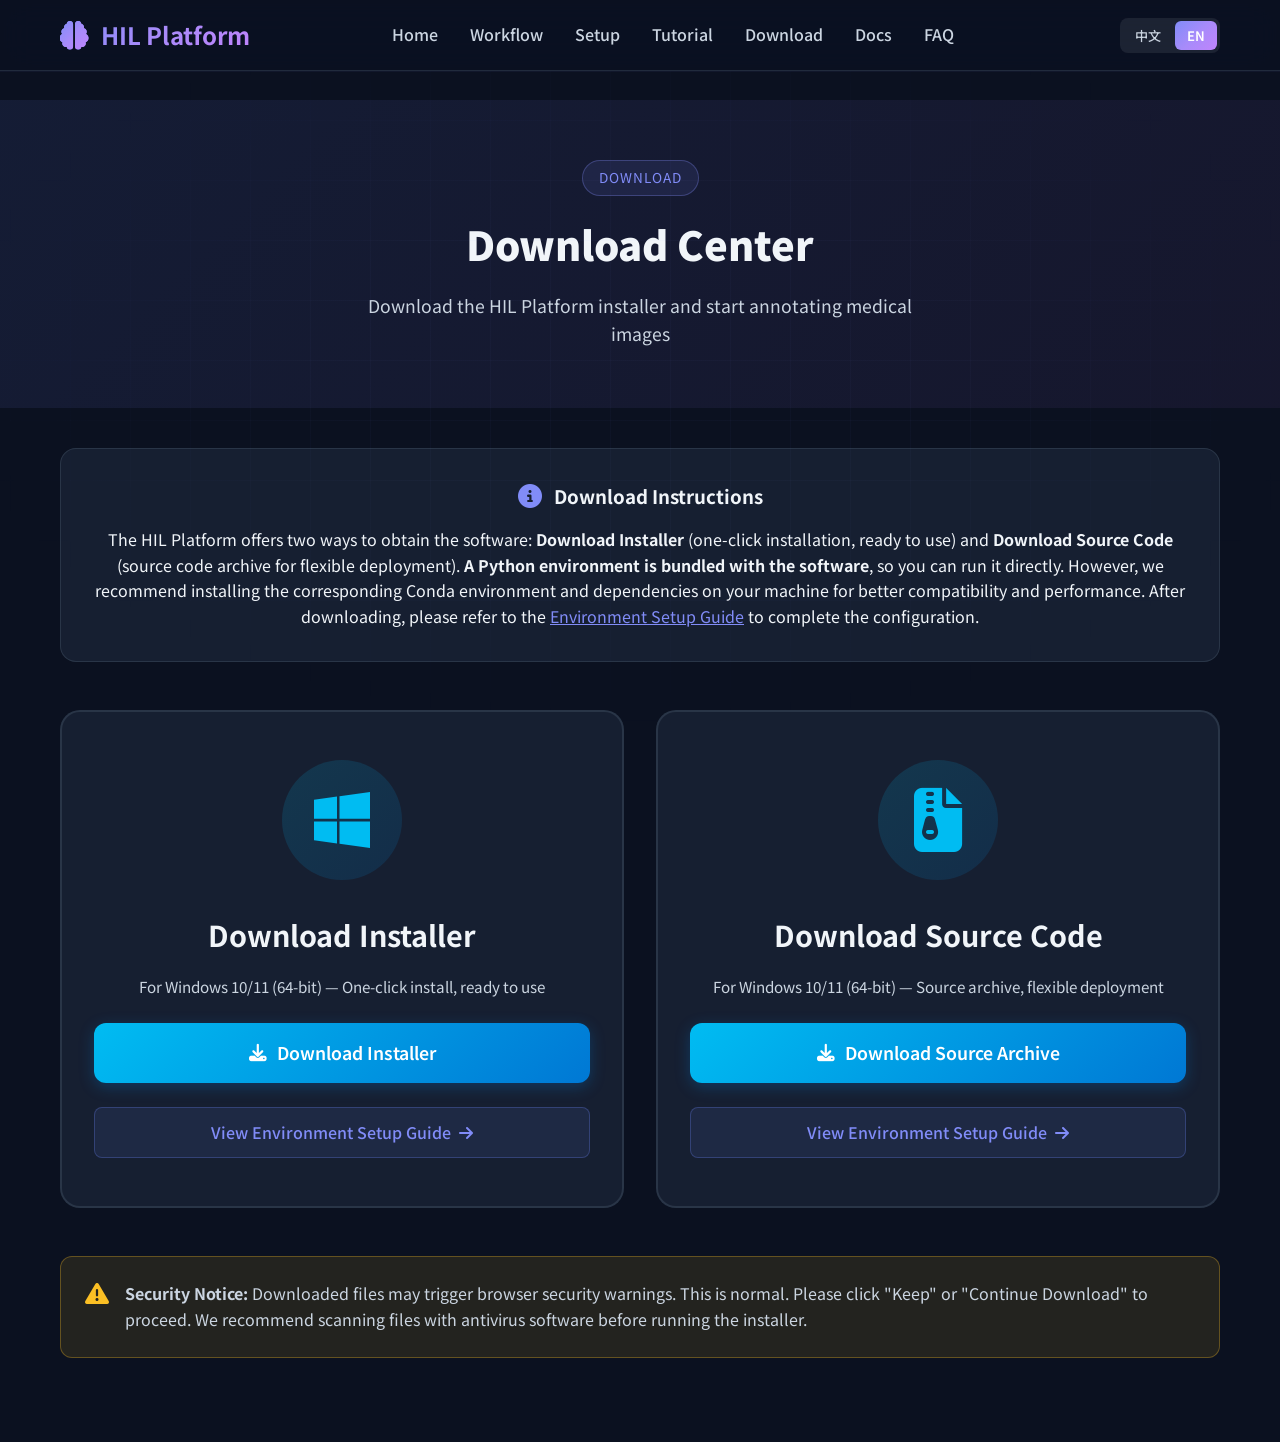
==== commit 1b739ed0: "修改了下载页面，优化了下载逻辑（使用 LFS 管理安装包）" ====
--- a/HIL/pages/download.html
+++ b/HIL/pages/download.html
@@ -239,7 +239,7 @@
         <div class="download-container">
             <div class="download-intro">
                 <h3><i class="fas fa-info-circle"></i> <span data-i18n="dl.intro.heading">下载说明</span></h3>
-                <p data-i18n-html="dl.intro.text">HIL平台提供两种获取方式：<strong>直接安装版</strong>（一键安装，开箱即用）和<strong>Release版本</strong>（源码压缩包，适合自行编译部署）。<strong>软件已内置Python环境</strong>，可直接运行使用。但推荐做法是自行在电脑上安装好对应的Conda环境和依赖，以获得更好的兼容性和性能。下载完成后，请参考<a href="environment.html" style="color: var(--primary-color);">环境配置指南</a>完成环境搭建。</p>
+                <p data-i18n-html="dl.intro.text">HIL平台提供两种获取方式：<strong>下载安装方式</strong>（一键安装，开箱即用）和<strong>下载软件源码</strong>（源码压缩包，适合自行编译部署）。<strong>软件已内置Python环境</strong>，可直接运行使用。但推荐做法是自行在电脑上安装好对应的Conda环境和依赖，以获得更好的兼容性和性能。下载完成后，请参考<a href="environment.html" style="color: var(--primary-color);">环境配置指南</a>完成环境搭建。</p>
             </div>
 
             <div class="download-cards">
@@ -247,12 +247,12 @@
                     <div class="os-icon">
                         <i class="fab fa-windows"></i>
                     </div>
-                    <h3 data-i18n="dl.card.installer.title">直接安装版（分卷压缩）</h3>
-                    <p class="version" data-i18n="dl.card.installer.version">适用于 Windows 10/11 (64-bit) — 共5个分卷，解压后得到安装程序</p>
-
-                    <a href="javascript:void(0)" class="download-btn" onclick="downloadHilSetup()" id="dl-installer-btn">
+                    <h3 data-i18n="dl.card.installer.title">下载安装方式</h3>
+                    <p class="version" data-i18n="dl.card.installer.version">适用于 Windows 10/11 (64-bit) — 一键安装，开箱即用</p>
+
+                    <a href="../source_windows/HILsetup.exe" class="download-btn" download="HILsetup.exe" id="dl-installer-btn">
                         <i class="fas fa-download"></i>
-                        <span data-i18n="dl.card.installer.download">下载全部分卷</span>
+                        <span data-i18n="dl.card.installer.download">下载安装程序</span>
                     </a>
                     
                     <a href="environment.html" class="env-link">
@@ -265,12 +265,12 @@
                     <div class="os-icon">
                         <i class="fas fa-file-archive"></i>
                     </div>
-                    <h3 data-i18n="dl.card.release.title">Release 版本</h3>
+                    <h3 data-i18n="dl.card.release.title">下载软件源码</h3>
                     <p class="version" data-i18n="dl.card.release.version">适用于 Windows 10/11 (64-bit) — 源码压缩包，灵活部署</p>
 
                     <a href="../source_windows/release.zip" class="download-btn" download="HIL_release.zip">
                         <i class="fas fa-download"></i>
-                        <span data-i18n="dl.card.release.download">下载 Release 压缩包</span>
+                        <span data-i18n="dl.card.release.download">下载源码压缩包</span>
                     </a>
                     
                     <a href="environment.html" class="env-link">
@@ -290,51 +290,6 @@
     </div>
 
     <script>
-        var _dlBusy = false;
-        function downloadHilSetup() {
-            if (_dlBusy) return;
-            _dlBusy = true;
-            var files = [
-                'HILsetup.zip',
-                'HILsetup.z01',
-                'HILsetup.z02',
-                'HILsetup.z03',
-                'HILsetup.z04'
-            ];
-            var base = '../source_windows/';
-            var btn = document.getElementById('dl-installer-btn');
-            var btnSpan = btn.querySelector('span');
-            var origText = btnSpan.textContent;
-
-            btn.style.pointerEvents = 'none';
-            btn.style.opacity = '0.6';
-            btnSpan.textContent = I18N.translate('dl.card.installer.downloading');
-
-            var i = 0;
-            function next() {
-                if (i >= files.length) {
-                    btnSpan.textContent = I18N.translate('dl.card.installer.done');
-                    setTimeout(function() {
-                        btnSpan.textContent = origText;
-                        btn.style.pointerEvents = '';
-                        btn.style.opacity = '';
-                        _dlBusy = false;
-                    }, 2000);
-                    return;
-                }
-                var a = document.createElement('a');
-                a.href = base + files[i];
-                a.download = files[i];
-                a.style.display = 'none';
-                document.body.appendChild(a);
-                a.click();
-                document.body.removeChild(a);
-                i++;
-                setTimeout(next, 800);
-            }
-            next();
-        }
-
         document.addEventListener('DOMContentLoaded', function() {
             const hamburger = document.querySelector('.hamburger');
             const navMenu = document.querySelector('.nav-menu');
